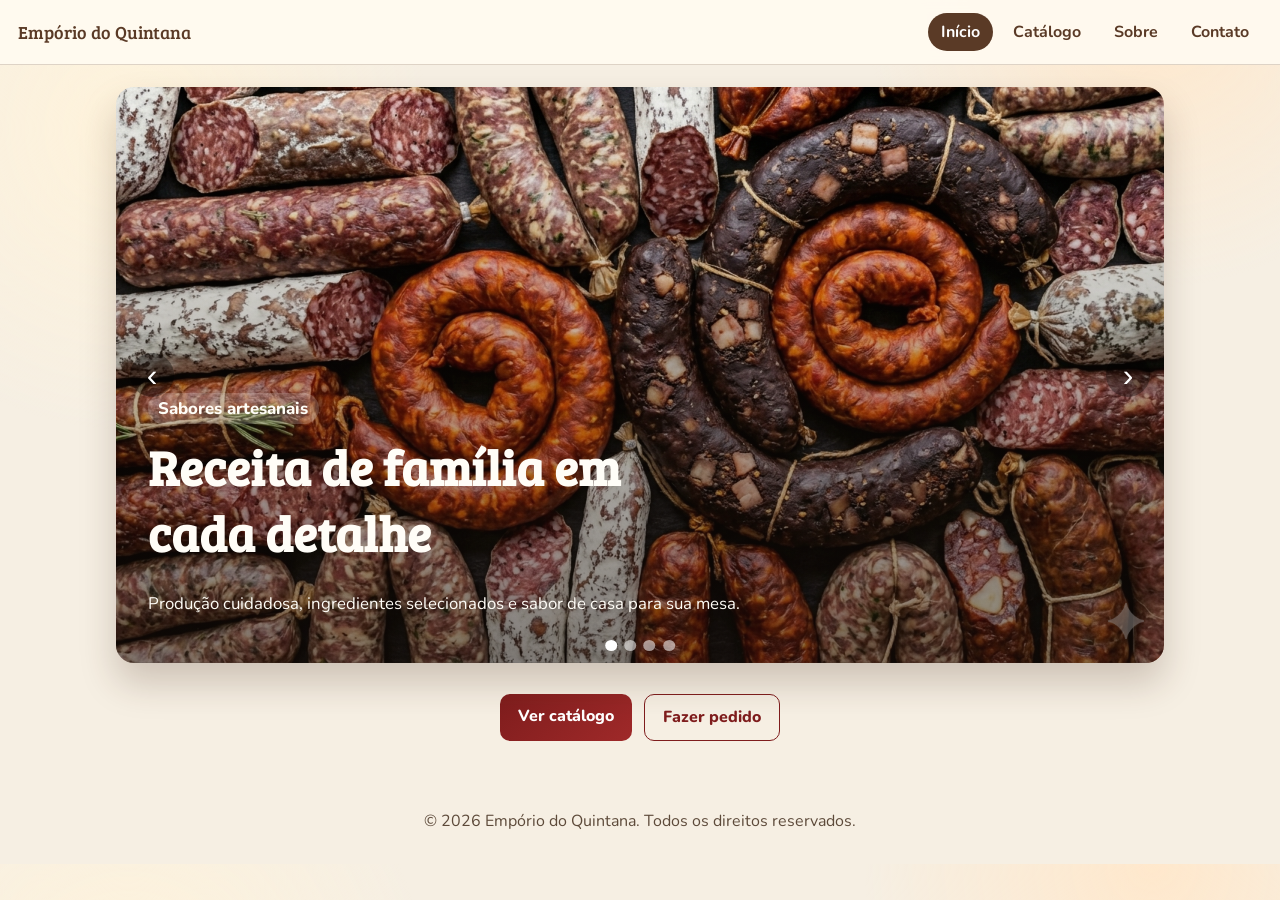
==== index.html @ dbfef407 "fix: força refresh da imagem de conservas no carrossel" ====
<!doctype html>
<html lang="pt-BR">
  <head>
    <meta charset="UTF-8" />
    <meta name="viewport" content="width=device-width, initial-scale=1.0" />
    <title>Empório do Quintana | Início</title>
    <meta
      name="description"
      content="Embutidos artesanais e conservas da família Quintana. Conheça nossos produtos e faça seu pedido."
    />
    <link rel="preconnect" href="https://fonts.googleapis.com" />
    <link rel="preconnect" href="https://fonts.gstatic.com" crossorigin />
    <link
      href="https://fonts.googleapis.com/css2?family=Bree+Serif&family=Nunito:wght@400;600;700;800&display=swap"
      rel="stylesheet"
    />
    <link rel="stylesheet" href="styles.css?v=13" />
  </head>
  <body>
    <header class="topbar">
      <a class="brand" href="index.html">Empório do Quintana</a>
      <nav class="nav-tabs" aria-label="Navegação principal">
        <a class="active" href="index.html">Início</a>
        <a href="catalogo.html">Catálogo</a>
        <a href="sobre.html">Sobre</a>
        <a href="contato.html">Contato</a>
      </nav>
    </header>

    <main class="home-main">
      <section class="carousel-section" aria-label="Destaques do Empório">
        <div class="carousel" id="carousel">
          <article class="slide active">
            <img class="slide-image" style="position:absolute;inset:0;width:100%;height:100%;object-fit:cover;z-index:0;" src="assets/images/carrossel/Gemini_Generated_Image_e1ls1ke1ls1ke1ls.png?v=4" alt="Produto artesanal 1 do Empório do Quintana" />
            <div class="overlay">
              <p class="kicker">Sabores artesanais</p>
              <h1>Receita de família em cada detalhe</h1>
              <p>Produção cuidadosa, ingredientes selecionados e sabor de casa para sua mesa.</p>
            </div>
          </article>
          <article class="slide">
            <img class="slide-image" style="position:absolute;inset:0;width:100%;height:100%;object-fit:cover;z-index:0;" src="assets/images/carrossel/Gemini_Generated_Image_ioz9z6ioz9z6ioz9.png?v=4" alt="Produto artesanal 2 do Empório do Quintana" />
            <div class="overlay">
              <p class="kicker">Linha de embutidos</p>
              <h2>Linguiças com tempero equilibrado</h2>
              <p>Opções clássicas e apimentadas, perfeitas para churrasco e refeições especiais.</p>
            </div>
          </article>
          <article class="slide">
            <img class="slide-image" style="position:absolute;inset:0;width:100%;height:100%;object-fit:cover;z-index:0;" src="assets/images/carrossel/conservas-slide.png?v=2" alt="Linha de conservas do Empório do Quintana" />
            <div class="overlay">
              <p class="kicker">Novidades</p>
              <h2>Conservas caseiras chegando ao catálogo</h2>
              <p>Mais variedade para acompanhar carnes, petiscos e momentos em família.</p>
            </div>
          </article>
          <article class="slide">
            <img class="slide-image" style="position:absolute;inset:0;width:100%;height:100%;object-fit:cover;z-index:0;" src="assets/images/carrossel/Gemini_Generated_Image_vpjoyrvpjoyrvpjo.png?v=4" alt="Produto artesanal 4 do Empório do Quintana" />
            <div class="overlay">
              <p class="kicker">Feito com cuidado</p>
              <h2>Qualidade artesanal em cada lote</h2>
              <p>Do preparo ao atendimento, tudo é feito com atenção para você receber o melhor.</p>
            </div>
          </article>
        </div>

        <button class="carousel-btn prev" id="prevBtn" aria-label="Slide anterior">‹</button>
        <button class="carousel-btn next" id="nextBtn" aria-label="Próximo slide">›</button>

        <div class="dots" id="dots" aria-label="Indicadores do carrossel">
          <button class="dot active" aria-label="Ir para slide 1"></button>
          <button class="dot" aria-label="Ir para slide 2"></button>
          <button class="dot" aria-label="Ir para slide 3"></button>
          <button class="dot" aria-label="Ir para slide 4"></button>
        </div>
      </section>

      <section class="home-cta">
        <a class="btn" href="catalogo.html">Ver catálogo</a>
        <a class="btn btn-outline" href="contato.html">Fazer pedido</a>
      </section>
    </main>

    <footer>
      <p>© <span id="year"></span> Empório do Quintana. Todos os direitos reservados.</p>
    </footer>

    <script src="script.js?v=13"></script>
  </body>
</html>
---- styles.css ----
:root {
  --cream: #f6efe3;
  --paper: #fffaf0;
  --wood: #5a3a26;
  --wine: #7f1d1d;
  --clay: #b45309;
  --leaf: #3f5f45;
  --text: #2b2118;
}

* {
  box-sizing: border-box;
}

body {
  margin: 0;
  font-family: "Nunito", sans-serif;
  color: var(--text);
  background:
    radial-gradient(circle at 10% 15%, #fff3db 0%, transparent 22%),
    radial-gradient(circle at 90% 0%, #ffe8cc 0%, transparent 20%),
    var(--cream);
}

.topbar {
  position: sticky;
  top: 0;
  z-index: 20;
  display: flex;
  gap: 1rem;
  justify-content: space-between;
  align-items: center;
  padding: 0.8rem 1.1rem;
  background: rgba(255, 250, 240, 0.95);
  backdrop-filter: blur(6px);
  border-bottom: 1px solid rgba(90, 58, 38, 0.2);
}

.brand {
  font-family: "Bree Serif", serif;
  font-size: 1.15rem;
  color: var(--wood);
  text-decoration: none;
}

.nav-tabs {
  display: flex;
  gap: 0.45rem;
  flex-wrap: wrap;
}

.nav-tabs a {
  text-decoration: none;
  color: var(--wood);
  padding: 0.45rem 0.75rem;
  border-radius: 999px;
  border: 1px solid transparent;
  font-weight: 700;
}

.nav-tabs a.active {
  background: var(--wood);
  color: #fff;
}

.nav-tabs a:hover {
  border-color: rgba(90, 58, 38, 0.35);
}

.home-main,
.page-main {
  max-width: 1080px;
  margin: 0 auto;
  padding: 1rem 1rem 2rem;
}

.carousel-section {
  position: relative;
  margin-top: 0.4rem;
}

.carousel {
  position: relative;
  border-radius: 18px;
  overflow: hidden;
  height: 64vh;
  box-shadow: 0 20px 36px rgba(65, 36, 22, 0.22);
}

.slide {
  display: none;
  height: 100%;
  position: relative;
  overflow: hidden;
}

.slide.active {
  display: block;
}

.slide-image {
  position: absolute;
  inset: 0;
  width: 100%;
  height: 100%;
  object-fit: cover;
  display: block;
  z-index: 0;
}

.overlay {
  position: relative;
  z-index: 2;
  height: 100%;
  display: flex;
  flex-direction: column;
  justify-content: flex-end;
  padding: 2rem;
  color: #fffdf7;
  background: linear-gradient(180deg, rgba(25, 15, 10, 0.04), rgba(25, 15, 10, 0.52));
}

.kicker {
  align-self: flex-start;
  margin: 0 0 0.6rem;
  padding: 0.25rem 0.65rem;
  border-radius: 999px;
  background: rgba(255, 255, 255, 0.18);
  font-weight: 800;
}

h1,
h2,
h3 {
  font-family: "Bree Serif", serif;
  margin: 0 0 0.55rem;
}

.overlay h1,
.overlay h2 {
  font-size: clamp(1.8rem, 3.8vw, 3.1rem);
  max-width: 20ch;
}

.overlay p {
  max-width: 60ch;
  font-size: 1.05rem;
}

.carousel-btn {
  position: absolute;
  top: 50%;
  transform: translateY(-50%);
  z-index: 5;
  border: 0;
  width: 44px;
  height: 44px;
  border-radius: 50%;
  background: rgba(0, 0, 0, 0.35);
  color: #fff;
  font-size: 2rem;
  cursor: pointer;
}

.prev {
  left: 14px;
}

.next {
  right: 14px;
}

.dots {
  position: absolute;
  bottom: 12px;
  left: 50%;
  transform: translateX(-50%);
  display: flex;
  gap: 0.45rem;
  z-index: 6;
}

.dot {
  width: 11px;
  height: 11px;
  border-radius: 50%;
  border: 0;
  cursor: pointer;
  background: rgba(255, 255, 255, 0.55);
}

.dot.active {
  background: #fff;
}

.home-cta {
  display: flex;
  gap: 0.8rem;
  justify-content: center;
  padding: 1.2rem 0 0.3rem;
}

.section {
  margin: 1rem 0;
  padding: 1.25rem;
  background: var(--paper);
  border: 1px solid rgba(90, 58, 38, 0.15);
  border-radius: 14px;
  box-shadow: 0 8px 24px rgba(90, 58, 38, 0.08);
}

.grid {
  display: grid;
  grid-template-columns: repeat(auto-fit, minmax(220px, 1fr));
  gap: 0.9rem;
}

.card {
  padding: 0.95rem;
  border-radius: 12px;
  background: #fff;
  border: 1px solid rgba(127, 29, 29, 0.14);
}

.card-image {
  width: 100%;
  aspect-ratio: 4 / 3;
  object-fit: contain;
  background: #f3eee5;
  border-radius: 10px;
  margin-bottom: 0.75rem;
  display: block;
}

.card strong {
  color: var(--wine);
  font-size: 1.1rem;
}

.btn {
  display: inline-block;
  margin-top: 0.7rem;
  padding: 0.72rem 1.1rem;
  border-radius: 10px;
  background: linear-gradient(135deg, var(--wine), #9f2929);
  color: #fff;
  text-decoration: none;
  font-weight: 800;
}

.btn-outline {
  background: transparent;
  color: var(--wine);
  border: 1.5px solid var(--wine);
}

.note {
  color: #705845;
}

footer {
  text-align: center;
  padding: 1rem;
  color: #5d4a3a;
}

.about-image {
  width: 100%;
  max-height: 360px;
  object-fit: cover;
  border-radius: 12px;
  margin-bottom: 1rem;
  display: block;
}

@media (max-width: 720px) {
  .carousel,
  .slide,
  .overlay {
    height: 56vh;
  }

  .overlay {
    padding: 1.2rem;
  }

  .topbar {
    align-items: flex-start;
    flex-direction: column;
  }
}
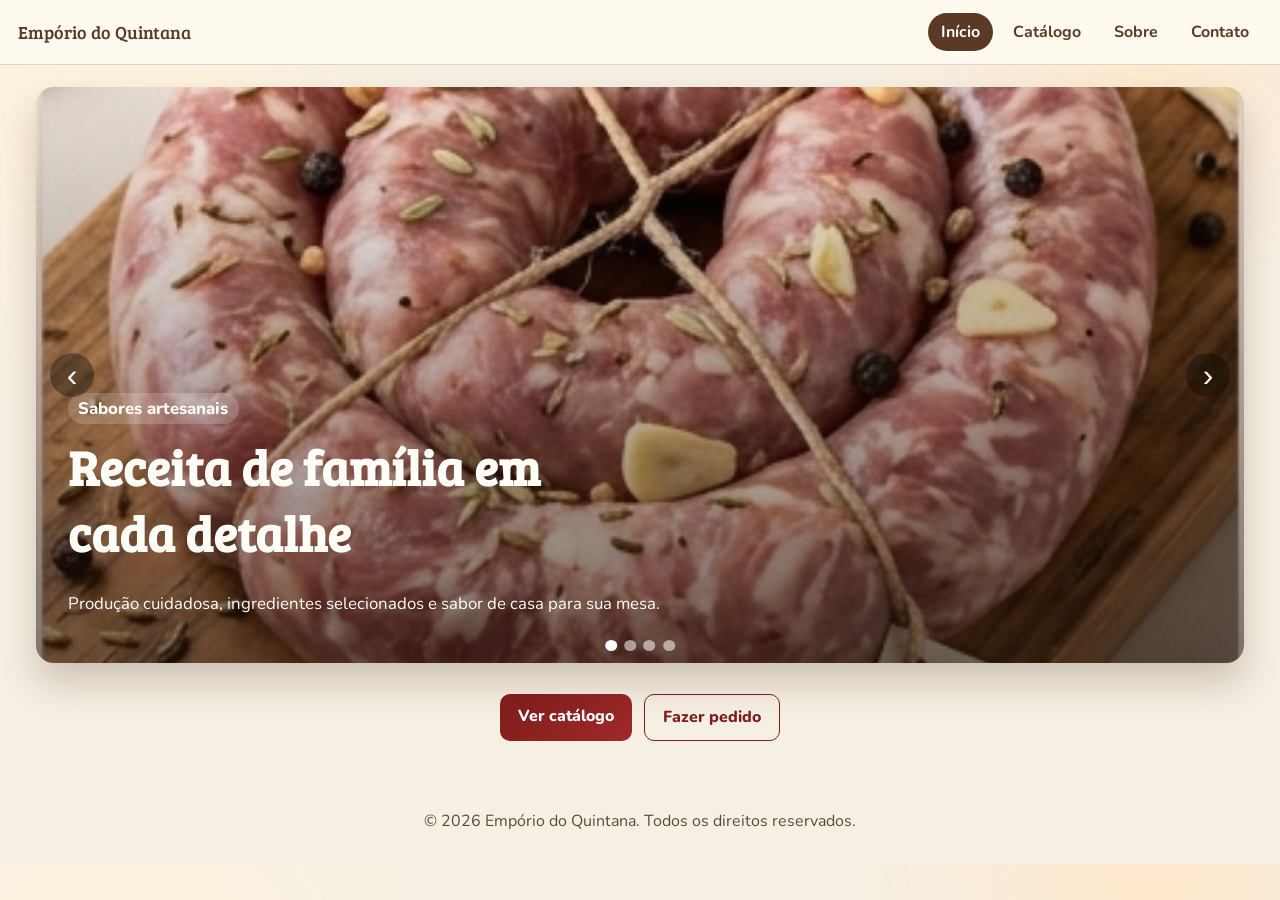
==== commit 6850868b: "feat: usa novas imagens s1-s4 no carrossel" ====
--- a/index.html
+++ b/index.html
@@ -31,7 +31,7 @@
       <section class="carousel-section" aria-label="Destaques do Empório">
         <div class="carousel" id="carousel">
           <article class="slide active">
-            <img class="slide-image" style="position:absolute;inset:0;width:100%;height:100%;object-fit:cover;z-index:0;" src="assets/images/carrossel/Gemini_Generated_Image_e1ls1ke1ls1ke1ls.png?v=4" alt="Produto artesanal 1 do Empório do Quintana" />
+            <img class="slide-image" style="position:absolute;inset:0;width:100%;height:100%;object-fit:cover;z-index:0;" src="assets/images/carrossel/s1.png?v=1" alt="Produto artesanal 1 do Empório do Quintana" />
             <div class="overlay">
               <p class="kicker">Sabores artesanais</p>
               <h1>Receita de família em cada detalhe</h1>
@@ -39,7 +39,7 @@
             </div>
           </article>
           <article class="slide">
-            <img class="slide-image" style="position:absolute;inset:0;width:100%;height:100%;object-fit:cover;z-index:0;" src="assets/images/carrossel/Gemini_Generated_Image_ioz9z6ioz9z6ioz9.png?v=4" alt="Produto artesanal 2 do Empório do Quintana" />
+            <img class="slide-image" style="position:absolute;inset:0;width:100%;height:100%;object-fit:cover;z-index:0;" src="assets/images/carrossel/s2.png?v=1" alt="Produto artesanal 2 do Empório do Quintana" />
             <div class="overlay">
               <p class="kicker">Linha de embutidos</p>
               <h2>Linguiças com tempero equilibrado</h2>
@@ -47,7 +47,7 @@
             </div>
           </article>
           <article class="slide">
-            <img class="slide-image" style="position:absolute;inset:0;width:100%;height:100%;object-fit:cover;z-index:0;" src="assets/images/carrossel/conservas-slide.png?v=2" alt="Linha de conservas do Empório do Quintana" />
+            <img class="slide-image" style="position:absolute;inset:0;width:100%;height:100%;object-fit:cover;z-index:0;" src="assets/images/carrossel/s3.png?v=1" alt="Linha de conservas do Empório do Quintana" />
             <div class="overlay">
               <p class="kicker">Novidades</p>
               <h2>Conservas caseiras chegando ao catálogo</h2>
@@ -55,7 +55,7 @@
             </div>
           </article>
           <article class="slide">
-            <img class="slide-image" style="position:absolute;inset:0;width:100%;height:100%;object-fit:cover;z-index:0;" src="assets/images/carrossel/Gemini_Generated_Image_vpjoyrvpjoyrvpjo.png?v=4" alt="Produto artesanal 4 do Empório do Quintana" />
+            <img class="slide-image" style="position:absolute;inset:0;width:100%;height:100%;object-fit:cover;z-index:0;" src="assets/images/carrossel/s4.png?v=1" alt="Produto artesanal 4 do Empório do Quintana" />
             <div class="overlay">
               <p class="kicker">Feito com cuidado</p>
               <h2>Qualidade artesanal em cada lote</h2>
--- a/styles.css
+++ b/styles.css
@@ -67,9 +67,14 @@
   border-color: rgba(90, 58, 38, 0.35);
 }
 
-.home-main,
+.home-main {
+  max-width: none;
+  margin: 0;
+  padding: 1rem 1.1rem 2rem;
+}
+
 .page-main {
-  max-width: 1080px;
+  max-width: 1240px;
   margin: 0 auto;
   padding: 1rem 1rem 2rem;
 }
@@ -77,6 +82,9 @@
 .carousel-section {
   position: relative;
   margin-top: 0.4rem;
+  width: min(1320px, calc(100vw - 4.5rem));
+  margin-left: auto;
+  margin-right: auto;
 }
 
 .carousel {
@@ -273,6 +281,12 @@
   display: block;
 }
 
+.about-image-transparent {
+  object-fit: contain;
+  max-height: 420px;
+  background: transparent;
+}
+
 @media (max-width: 720px) {
   .carousel,
   .slide,
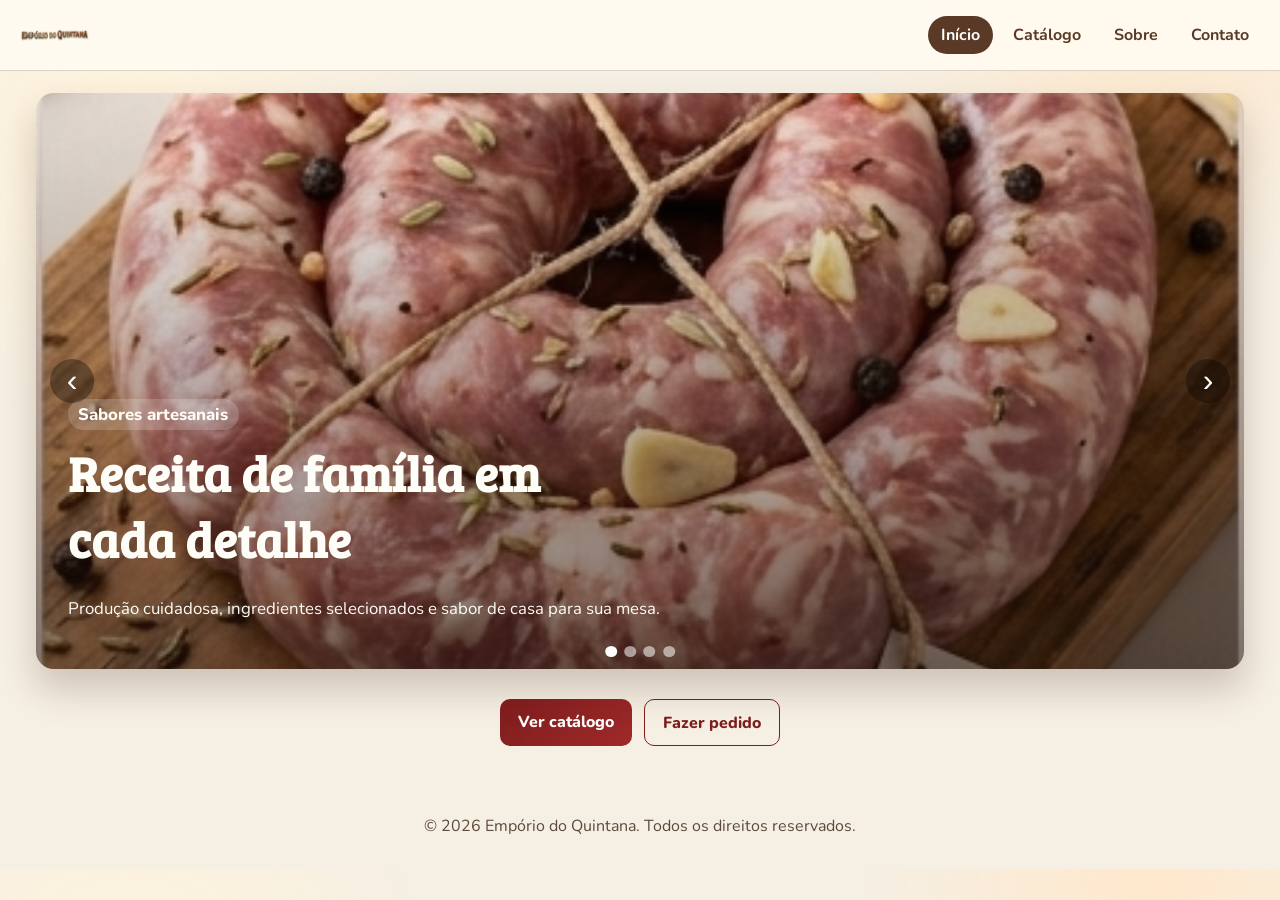
==== commit e2f42cfc: "feat: aplica logo EdQ no topo com fundo removido" ====
--- a/index.html
+++ b/index.html
@@ -18,7 +18,7 @@
   </head>
   <body>
     <header class="topbar">
-      <a class="brand" href="index.html">Empório do Quintana</a>
+      <a class="brand" href="index.html" aria-label="Empório do Quintana"><img class="brand-logo" src="assets/images/branding/edq-logo-transparent.png?v=1" alt="Empório do Quintana" /></a>
       <nav class="nav-tabs" aria-label="Navegação principal">
         <a class="active" href="index.html">Início</a>
         <a href="catalogo.html">Catálogo</a>
--- a/styles.css
+++ b/styles.css
@@ -37,10 +37,15 @@
 }
 
 .brand {
-  font-family: "Bree Serif", serif;
-  font-size: 1.15rem;
-  color: var(--wood);
   text-decoration: none;
+  display: inline-flex;
+  align-items: center;
+}
+
+.brand-logo {
+  height: 44px;
+  width: auto;
+  display: block;
 }
 
 .nav-tabs {
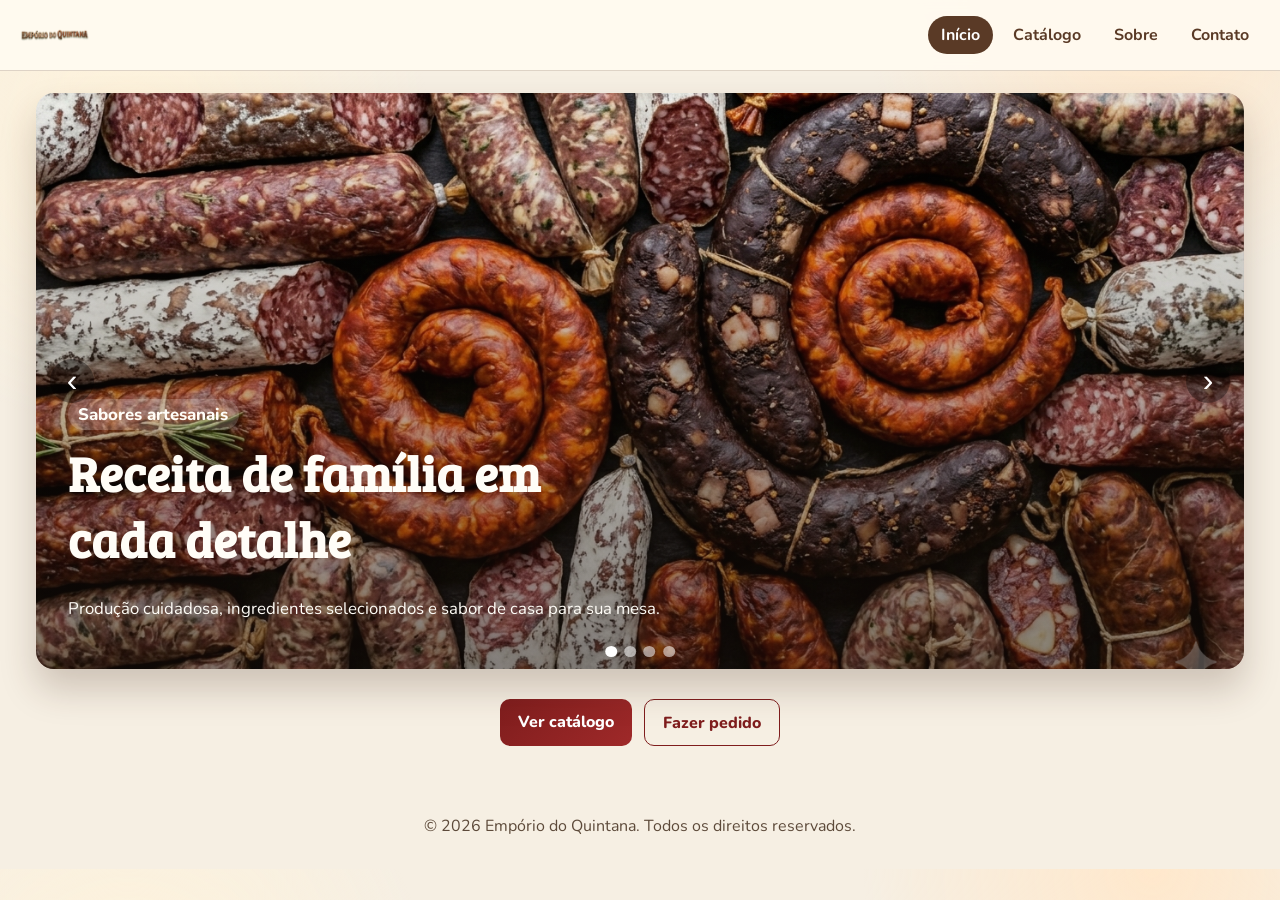
==== commit d226e29a: "fix: restaura imagens originais do carrossel e mantém s1-s4 no catálogo" ====
--- a/index.html
+++ b/index.html
@@ -31,7 +31,7 @@
       <section class="carousel-section" aria-label="Destaques do Empório">
         <div class="carousel" id="carousel">
           <article class="slide active">
-            <img class="slide-image" style="position:absolute;inset:0;width:100%;height:100%;object-fit:cover;z-index:0;" src="assets/images/carrossel/s1.png?v=1" alt="Produto artesanal 1 do Empório do Quintana" />
+            <img class="slide-image" style="position:absolute;inset:0;width:100%;height:100%;object-fit:cover;z-index:0;" src="assets/images/carrossel/Gemini_Generated_Image_e1ls1ke1ls1ke1ls.png?v=5" alt="Produto artesanal 1 do Empório do Quintana" />
             <div class="overlay">
               <p class="kicker">Sabores artesanais</p>
               <h1>Receita de família em cada detalhe</h1>
@@ -39,7 +39,7 @@
             </div>
           </article>
           <article class="slide">
-            <img class="slide-image" style="position:absolute;inset:0;width:100%;height:100%;object-fit:cover;z-index:0;" src="assets/images/carrossel/s2.png?v=1" alt="Produto artesanal 2 do Empório do Quintana" />
+            <img class="slide-image" style="position:absolute;inset:0;width:100%;height:100%;object-fit:cover;z-index:0;" src="assets/images/carrossel/Gemini_Generated_Image_ioz9z6ioz9z6ioz9.png?v=5" alt="Produto artesanal 2 do Empório do Quintana" />
             <div class="overlay">
               <p class="kicker">Linha de embutidos</p>
               <h2>Linguiças com tempero equilibrado</h2>
@@ -47,7 +47,7 @@
             </div>
           </article>
           <article class="slide">
-            <img class="slide-image" style="position:absolute;inset:0;width:100%;height:100%;object-fit:cover;z-index:0;" src="assets/images/carrossel/s3.png?v=1" alt="Linha de conservas do Empório do Quintana" />
+            <img class="slide-image" style="position:absolute;inset:0;width:100%;height:100%;object-fit:cover;z-index:0;" src="assets/images/carrossel/conservas-slide.png?v=3" alt="Linha de conservas do Empório do Quintana" />
             <div class="overlay">
               <p class="kicker">Novidades</p>
               <h2>Conservas caseiras chegando ao catálogo</h2>
@@ -55,7 +55,7 @@
             </div>
           </article>
           <article class="slide">
-            <img class="slide-image" style="position:absolute;inset:0;width:100%;height:100%;object-fit:cover;z-index:0;" src="assets/images/carrossel/s4.png?v=1" alt="Produto artesanal 4 do Empório do Quintana" />
+            <img class="slide-image" style="position:absolute;inset:0;width:100%;height:100%;object-fit:cover;z-index:0;" src="assets/images/carrossel/Gemini_Generated_Image_vpjoyrvpjoyrvpjo.png?v=5" alt="Produto artesanal 4 do Empório do Quintana" />
             <div class="overlay">
               <p class="kicker">Feito com cuidado</p>
               <h2>Qualidade artesanal em cada lote</h2>
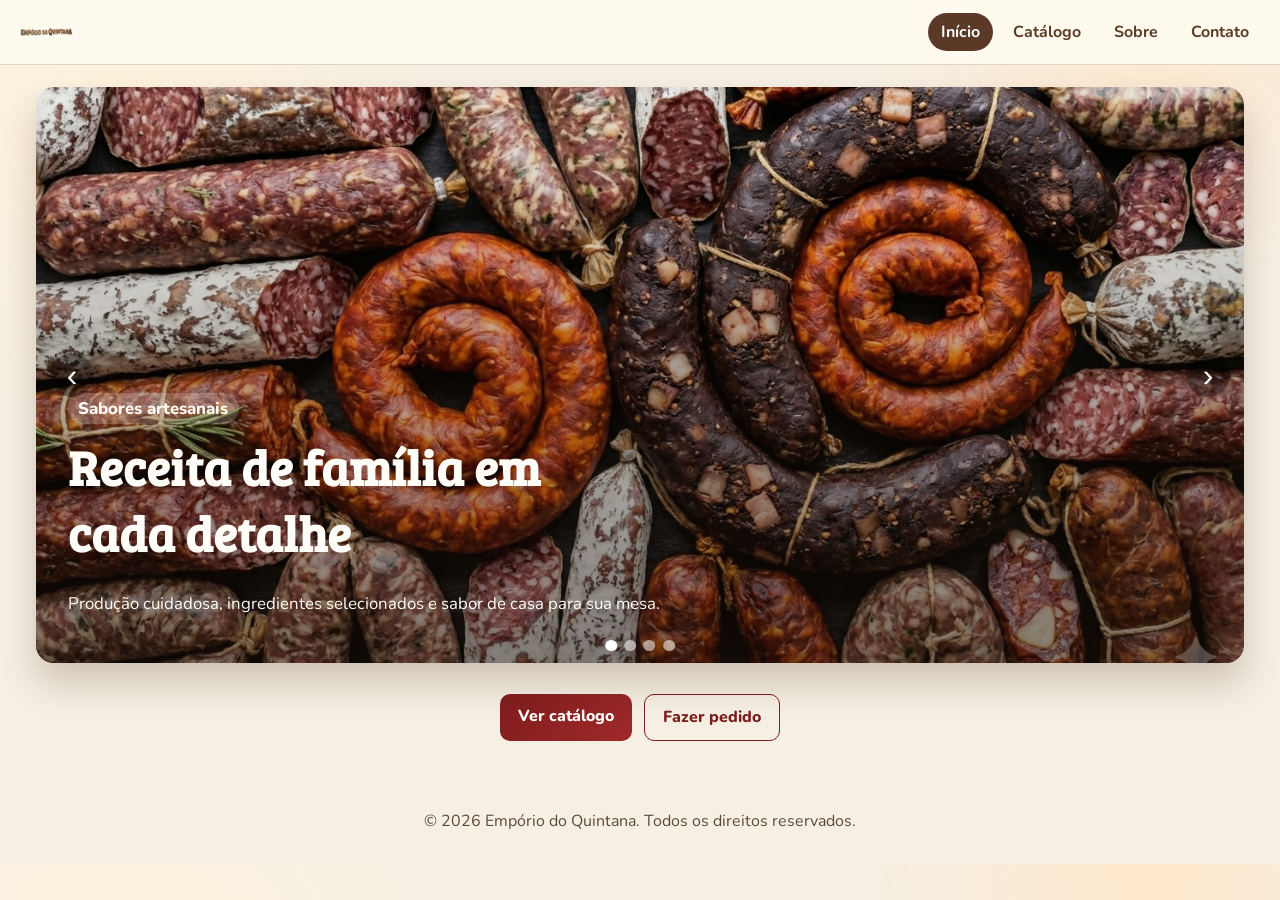
==== commit 2a932dd5: "fix: trava escala do logo no header e força cache refresh" ====
--- a/index.html
+++ b/index.html
@@ -14,11 +14,11 @@
       href="https://fonts.googleapis.com/css2?family=Bree+Serif&family=Nunito:wght@400;600;700;800&display=swap"
       rel="stylesheet"
     />
-    <link rel="stylesheet" href="styles.css?v=13" />
+    <link rel="stylesheet" href="styles.css?v=29" />
   </head>
   <body>
     <header class="topbar">
-      <a class="brand" href="index.html" aria-label="Empório do Quintana"><img class="brand-logo" src="assets/images/branding/edq-logo-transparent.png?v=1" alt="Empório do Quintana" /></a>
+      <a class="brand" href="index.html" aria-label="Empório do Quintana"><img class="brand-logo" style="height:34px;max-width:220px;width:auto;object-fit:contain;display:block;" src="assets/images/branding/edq-logo-transparent.png?v=2" alt="Empório do Quintana" /></a>
       <nav class="nav-tabs" aria-label="Navegação principal">
         <a class="active" href="index.html">Início</a>
         <a href="catalogo.html">Catálogo</a>
@@ -85,6 +85,6 @@
       <p>© <span id="year"></span> Empório do Quintana. Todos os direitos reservados.</p>
     </footer>
 
-    <script src="script.js?v=13"></script>
+    <script src="script.js?v=29"></script>
   </body>
 </html>
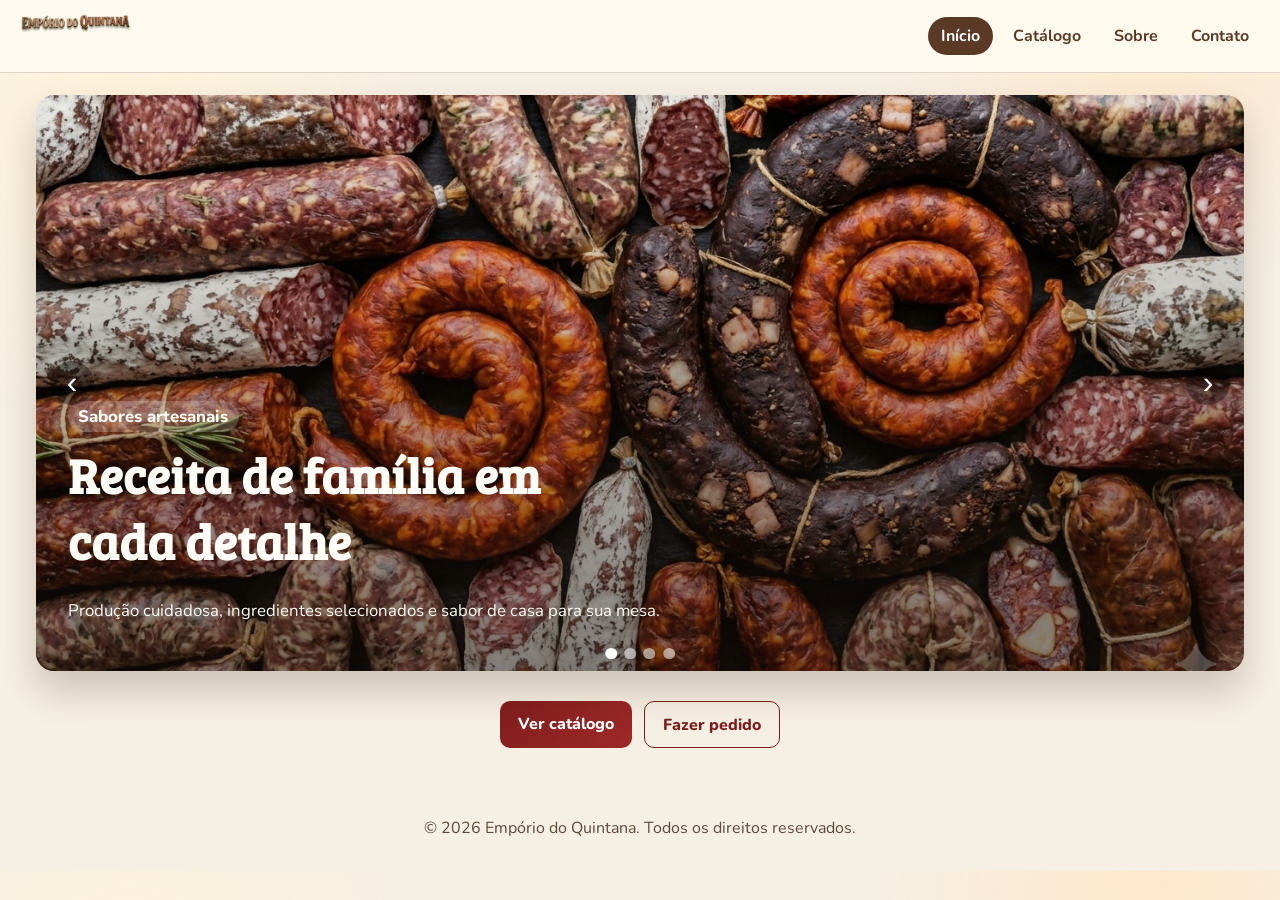
==== commit b96fde18: "fix: recorta logo para palavras e ajusta escala no header" ====
--- a/index.html
+++ b/index.html
@@ -14,11 +14,11 @@
       href="https://fonts.googleapis.com/css2?family=Bree+Serif&family=Nunito:wght@400;600;700;800&display=swap"
       rel="stylesheet"
     />
-    <link rel="stylesheet" href="styles.css?v=29" />
+    <link rel="stylesheet" href="styles.css?v=30" />
   </head>
   <body>
     <header class="topbar">
-      <a class="brand" href="index.html" aria-label="Empório do Quintana"><img class="brand-logo" style="height:34px;max-width:220px;width:auto;object-fit:contain;display:block;" src="assets/images/branding/edq-logo-transparent.png?v=2" alt="Empório do Quintana" /></a>
+      <a class="brand" href="index.html" aria-label="Empório do Quintana"><img class="brand-logo" style="height:46px;max-width:360px;width:auto;object-fit:contain;display:block;" src="assets/images/branding/edq-logo-words.png?v=1" alt="Empório do Quintana" /></a>
       <nav class="nav-tabs" aria-label="Navegação principal">
         <a class="active" href="index.html">Início</a>
         <a href="catalogo.html">Catálogo</a>
@@ -85,6 +85,6 @@
       <p>© <span id="year"></span> Empório do Quintana. Todos os direitos reservados.</p>
     </footer>
 
-    <script src="script.js?v=29"></script>
+    <script src="script.js?v=30"></script>
   </body>
 </html>
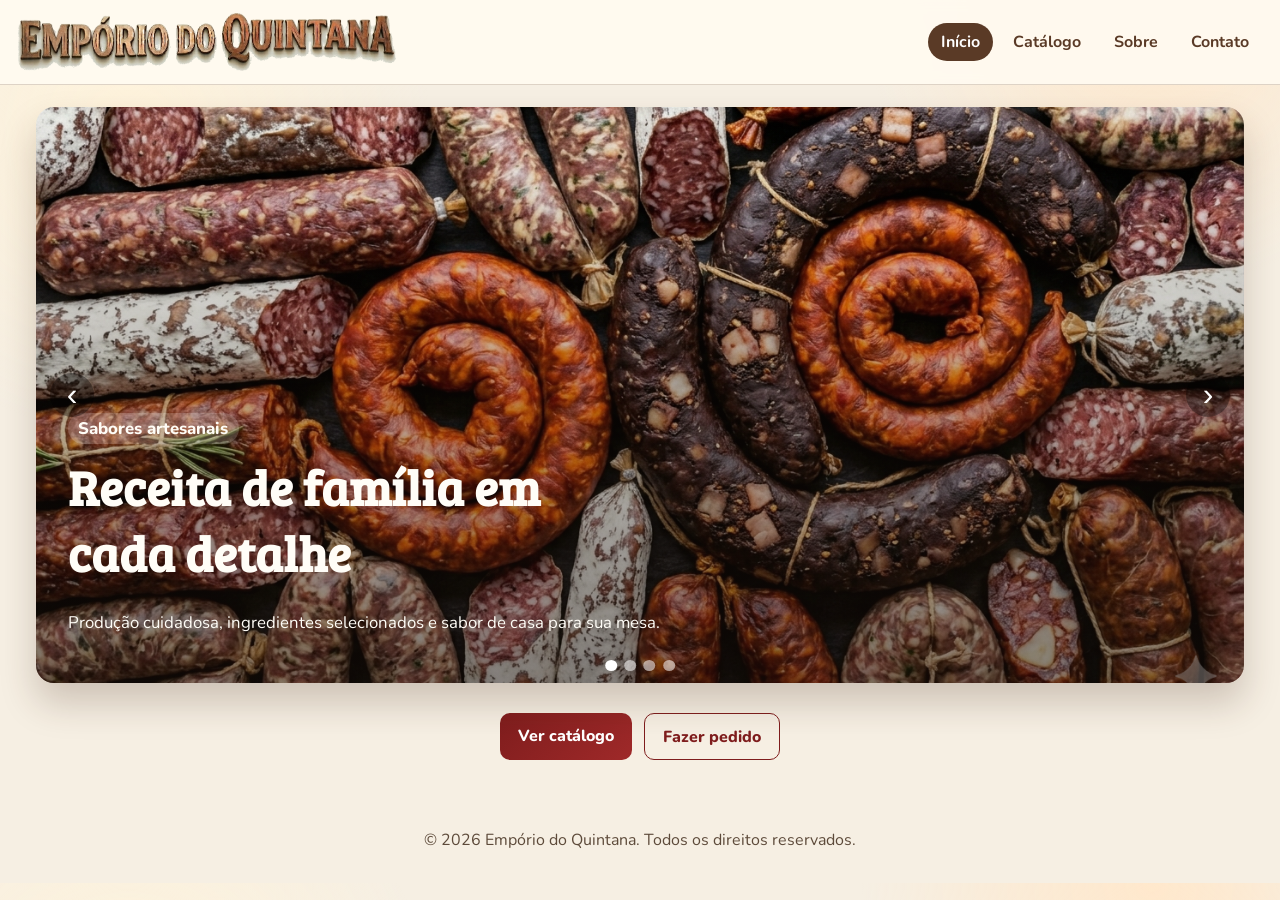
==== commit 308252df: "style: aumenta logo do topo e ajusta altura dos cards do catalogo" ====
--- a/index.html
+++ b/index.html
@@ -14,11 +14,11 @@
       href="https://fonts.googleapis.com/css2?family=Bree+Serif&family=Nunito:wght@400;600;700;800&display=swap"
       rel="stylesheet"
     />
-    <link rel="stylesheet" href="styles.css?v=30" />
+    <link rel="stylesheet" href="styles.css?v=32" />
   </head>
   <body>
     <header class="topbar">
-      <a class="brand" href="index.html" aria-label="Empório do Quintana"><img class="brand-logo" style="height:46px;max-width:360px;width:auto;object-fit:contain;display:block;" src="assets/images/branding/edq-logo-words.png?v=1" alt="Empório do Quintana" /></a>
+      <a class="brand" href="index.html" aria-label="Empório do Quintana"><img class="brand-logo" style="height:58px;max-width:460px;width:auto;object-fit:contain;display:block;" src="assets/images/branding/edq-logo-words-v2.png?v=1" alt="Empório do Quintana" /></a>
       <nav class="nav-tabs" aria-label="Navegação principal">
         <a class="active" href="index.html">Início</a>
         <a href="catalogo.html">Catálogo</a>
@@ -85,6 +85,6 @@
       <p>© <span id="year"></span> Empório do Quintana. Todos os direitos reservados.</p>
     </footer>
 
-    <script src="script.js?v=30"></script>
+    <script src="script.js?v=32"></script>
   </body>
 </html>
--- a/styles.css
+++ b/styles.css
@@ -238,8 +238,8 @@
 .card-image {
   width: 100%;
   aspect-ratio: 4 / 3;
-  object-fit: contain;
-  background: #f3eee5;
+  object-fit: cover;
+  object-position: center;
   border-radius: 10px;
   margin-bottom: 0.75rem;
   display: block;
